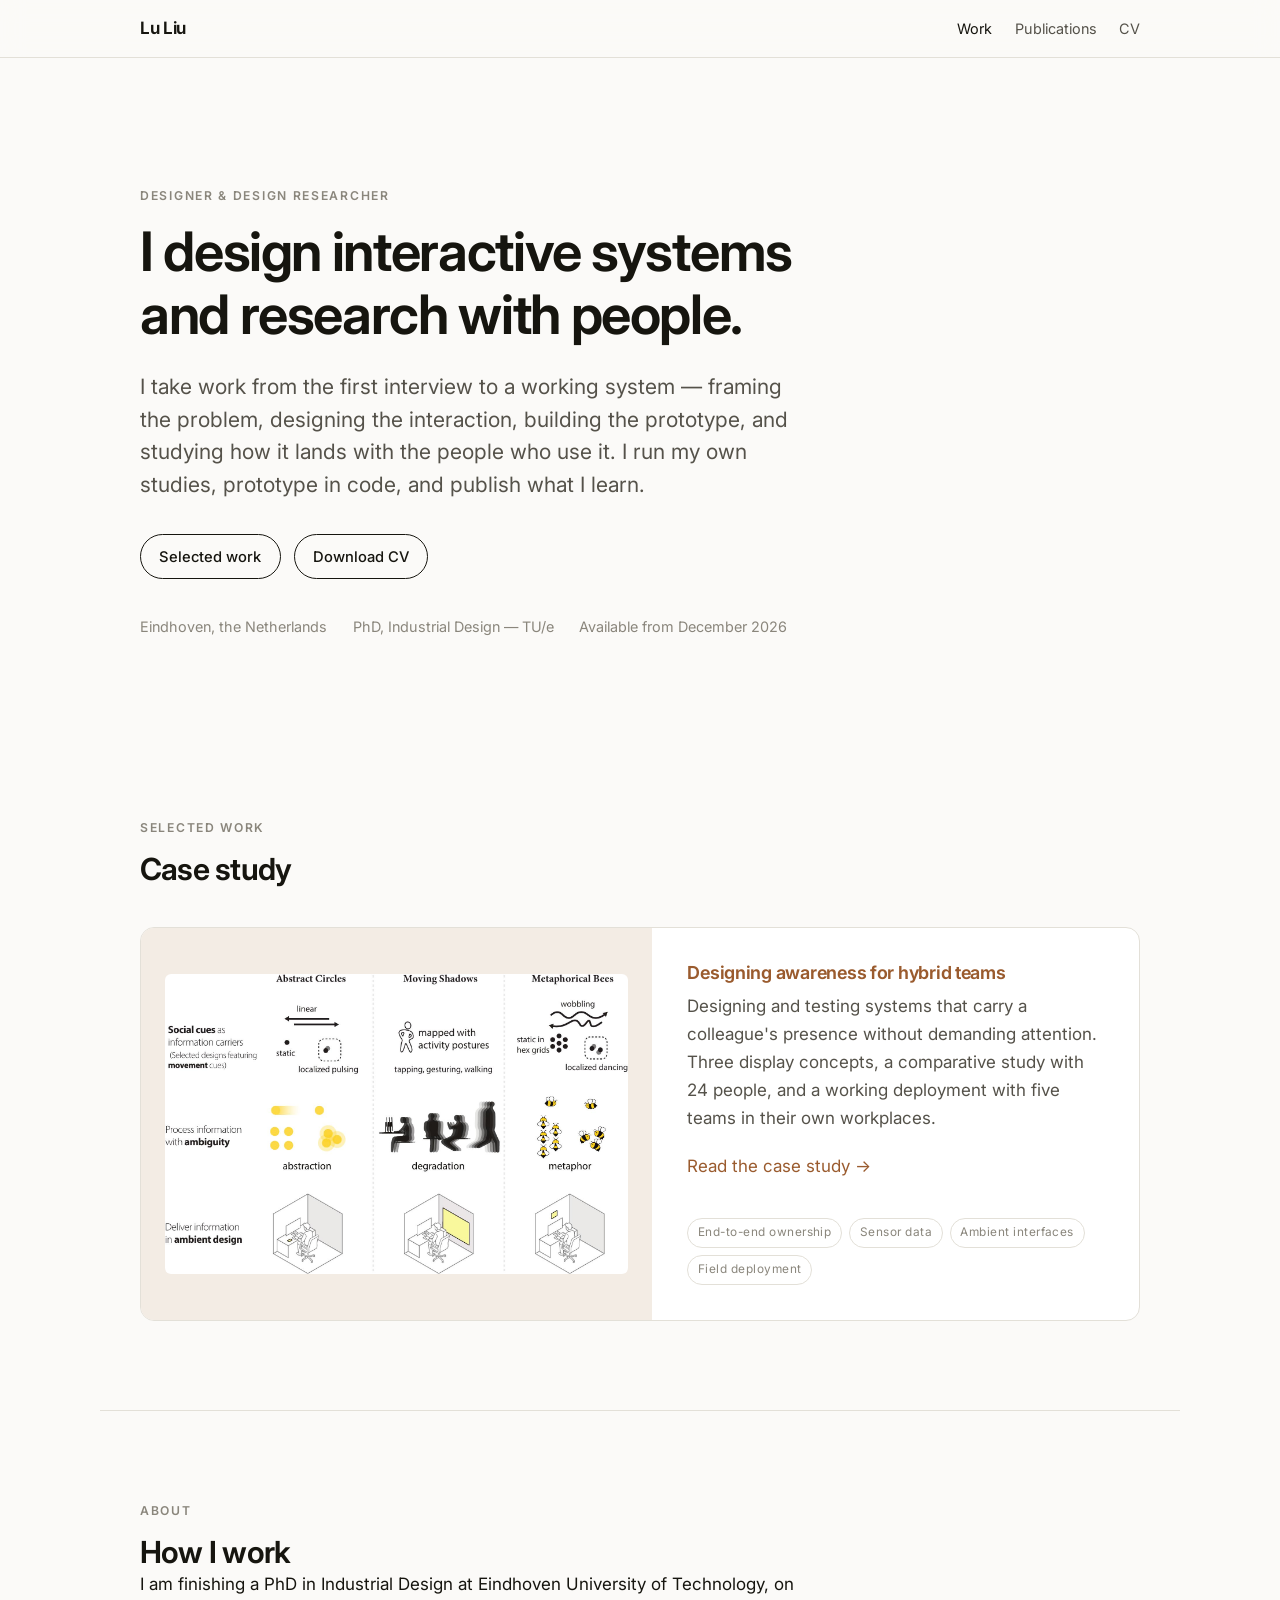
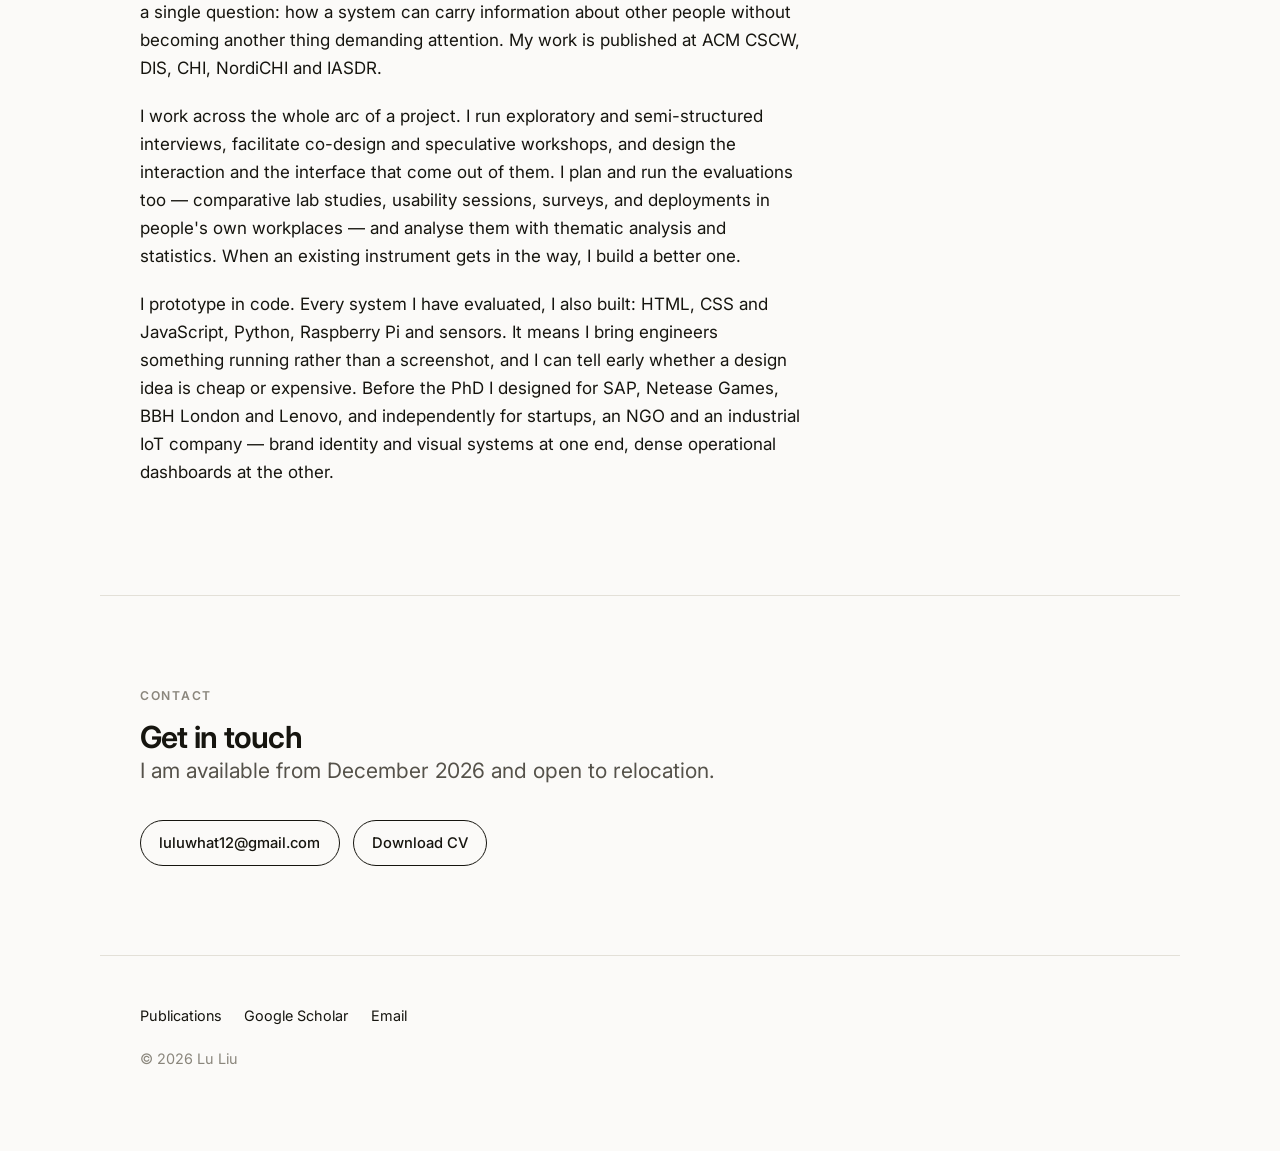
==== index.html @ 783fe6c9 "Add files via upload" ====
<!doctype html>
<html lang="en">
<head>
<meta charset="utf-8">
<meta name="viewport" content="width=device-width, initial-scale=1">
<title>Lu Liu — Designer &amp; Design Researcher</title>
<meta name="description" content="Lu Liu designs interactive systems and researches with people — from first interview to working prototype and deployment.">
<link rel="preconnect" href="https://fonts.googleapis.com">
<link rel="preconnect" href="https://fonts.gstatic.com" crossorigin>
<link href="https://fonts.googleapis.com/css2?family=Inter:wght@400;500;600;650&display=swap" rel="stylesheet">
<link rel="icon" href="favicon.svg" type="image/svg+xml">
<link rel="stylesheet" href="style.css">
</head>
<body>

<a class="skip" href="#main">Skip to content</a>

<nav class="nav">
  <div class="nav-in">
    <a class="nav-name" href="index.html">Lu Liu</a>
    <div class="nav-links">
      <a href="index.html" aria-current="page">Work</a>
      <a href="publications.html">Publications</a>
      <a href="files/cv.pdf">CV</a>
    </div>
  </div>
</nav>

<main id="main">

<header class="hero wrap">
  <p class="eyebrow">Designer &amp; design researcher</p>
  <h1>I design interactive systems and research with people.</h1>
  <p class="lede">
    I take work from the first interview to a working system — framing the problem,
    designing the interaction, building the prototype, and studying how it lands with
    the people who use it. I run my own studies, prototype in code, and publish what
    I learn.
  </p>
  <div class="btn-row">
    <a class="btn" href="#work">Selected work</a>
    <a class="btn" href="files/cv.pdf">Download CV</a>
  </div>
  <div class="meta-row">
    <span>Eindhoven, the Netherlands</span>
    <span>PhD, Industrial Design — TU/e</span>
    <span>Available from December 2026</span>
  </div>
</header>

<section id="work" class="wrap">
  <p class="eyebrow">Selected work</p>
  <h2>Case study</h2>

  <div class="work-list">

    <article class="card">
      <div class="card-media">
        <img src="img/designs.jpg" alt="Three information display concepts — Abstract Circles, Moving Shadows and Metaphorical Bees — mapped against social cues, ambiguity and ambient delivery.">
      </div>
      <div class="card-body">
        <h3><a href="awareness.html">Designing awareness for hybrid teams</a></h3>
        <p class="muted">
          Designing and testing systems that carry a colleague's presence without demanding
          attention. Three display concepts, a comparative study with 24 people, and a
          working deployment with five teams in their own workplaces.
        </p>
        <p><a href="awareness.html">Read the case study →</a></p>
        <div class="tags">
          <span class="tag">End-to-end ownership</span>
          <span class="tag">Sensor data</span>
          <span class="tag">Ambient interfaces</span>
          <span class="tag">Field deployment</span>
        </div>
      </div>
    </article>

  </div>
</section>

<section class="wrap">
  <div class="narrow">
    <p class="eyebrow">About</p>
    <h2>How I work</h2>
    <p>
      I am finishing a PhD in Industrial Design at Eindhoven University of Technology, on a
      single question: how a system can carry information about other people without becoming
      another thing demanding attention. My work is published at ACM CSCW, DIS, CHI, NordiCHI
      and IASDR.
    </p>
    <p>
      I work across the whole arc of a project. I run exploratory and semi-structured
      interviews, facilitate co-design and speculative workshops, and design the interaction
      and the interface that come out of them. I plan and run the evaluations too —
      comparative lab studies, usability sessions, surveys, and deployments in people's
      own workplaces — and analyse them with thematic analysis and statistics. When an
      existing instrument gets in the way, I build a better one.
    </p>
    <p>
      I prototype in code. Every system I have evaluated, I also built: HTML, CSS and
      JavaScript, Python, Raspberry Pi and sensors. It means I bring engineers something
      running rather than a screenshot, and I can tell early whether a design idea is cheap
      or expensive. Before the PhD I designed for SAP, Netease Games, BBH London and Lenovo,
      and independently for startups, an NGO and an industrial IoT company — brand identity
      and visual systems at one end, dense operational dashboards at the other.
    </p>
  </div>
</section>

<section class="wrap">
  <div class="narrow">
    <p class="eyebrow">Contact</p>
    <h2>Get in touch</h2>
    <p class="lede">
      I am available from December 2026 and open to relocation.
    </p>
    <div class="btn-row">
      <a class="btn" href="mailto:luluwhat12@gmail.com">luluwhat12@gmail.com</a>
      <a class="btn" href="files/cv.pdf">Download CV</a>
    </div>
  </div>
</section>

</main>

<footer class="wrap">
  <div class="foot-links">
    <a href="publications.html">Publications</a>
    <a href="https://scholar.google.com/citations?user=F97cdc4AAAAJ&hl=en">Google Scholar</a>
    <a href="mailto:luluwhat12@gmail.com">Email</a>
  </div>
  <p>© 2026 Lu Liu</p>
</footer>

</body>
</html>
---- style.css ----
/* ---------------------------------------------------------
   Lu Liu — portfolio
   Edit the tokens in :root to restyle the whole site.
--------------------------------------------------------- */

:root {
  --bg:        #fbfaf8;
  --surface:   #ffffff;
  --ink:       #16150f;
  --ink-soft:  #55524a;
  --ink-faint: #8a867c;
  --rule:      #e3e0d8;
  --accent:    #9a5b2e;
  --accent-bg: #f3ece4;

  --max: 1080px;
  --gap: clamp(3rem, 7vw, 6rem);

  --sans: "Inter", -apple-system, BlinkMacSystemFont, "Segoe UI", Helvetica, Arial, sans-serif;
}

@media (prefers-color-scheme: dark) {
  :root {
    --bg:        #14140f;
    --surface:   #1c1c16;
    --ink:       #f0eee7;
    --ink-soft:  #b3afa4;
    --ink-faint: #7d7a70;
    --rule:      #33322a;
    --accent:    #d99b62;
    --accent-bg: #26231c;
  }
}

* { box-sizing: border-box; }

html { scroll-behavior: smooth; }

body {
  margin: 0;
  background: var(--bg);
  color: var(--ink);
  font-family: var(--sans);
  font-size: 17px;
  line-height: 1.65;
  -webkit-font-smoothing: antialiased;
  font-feature-settings: "kern", "liga";
}

img { max-width: 100%; height: auto; display: block; }

a { color: var(--accent); text-decoration: none; }
a:hover { text-decoration: underline; text-underline-offset: 3px; }

.wrap { max-width: var(--max); margin: 0 auto; padding-inline: clamp(1.25rem, 5vw, 2.5rem); }
.narrow { max-width: 660px; }

/* ---------- nav ---------- */
.nav {
  position: sticky; top: 0; z-index: 20;
  background: color-mix(in srgb, var(--bg) 88%, transparent);
  backdrop-filter: saturate(160%) blur(12px);
  border-bottom: 1px solid var(--rule);
}
.nav-in {
  max-width: var(--max); margin: 0 auto;
  padding: 0.9rem clamp(1.25rem, 5vw, 2.5rem);
  display: flex; align-items: baseline; gap: 1.5rem;
}
.nav-name { font-weight: 650; letter-spacing: -0.02em; color: var(--ink); }
.nav-name:hover { text-decoration: none; }
.nav-links { margin-left: auto; display: flex; gap: 1.4rem; font-size: 0.9rem; }
.nav-links a { color: var(--ink-soft); }
.nav-links a:hover, .nav-links a[aria-current="page"] { color: var(--ink); }

/* ---------- type ---------- */
h1, h2, h3 { line-height: 1.15; letter-spacing: -0.025em; font-weight: 640; margin: 0; }
h1 { font-size: clamp(2.2rem, 5.5vw, 3.4rem); }
h2 { font-size: clamp(1.45rem, 3vw, 1.9rem); }
h3 { font-size: 1.12rem; letter-spacing: -0.015em; }

.eyebrow {
  font-size: 0.76rem; letter-spacing: 0.14em; text-transform: uppercase;
  color: var(--ink-faint); font-weight: 600; margin: 0 0 0.9rem;
}

.lede { font-size: clamp(1.1rem, 2.2vw, 1.32rem); line-height: 1.55; color: var(--ink-soft); }

p { margin: 0 0 1.15em; }
.muted { color: var(--ink-soft); }
.small { font-size: 0.9rem; }

section { padding-block: var(--gap); }
section + section { border-top: 1px solid var(--rule); }

/* ---------- hero ---------- */
.hero { padding-block: clamp(4rem, 11vw, 8rem) var(--gap); }
.hero h1 { max-width: 19ch; }
.hero .lede { max-width: 52ch; margin-top: 1.6rem; }

.meta-row {
  display: flex; flex-wrap: wrap; gap: 0.6rem 1.6rem;
  margin-top: 2.2rem; font-size: 0.9rem; color: var(--ink-faint);
}

/* ---------- work cards ---------- */
.work-list { display: grid; gap: 2.5rem; margin-top: 2.5rem; }

.card {
  display: grid; grid-template-columns: 1fr; gap: 1.4rem;
  background: var(--surface); border: 1px solid var(--rule);
  border-radius: 14px; overflow: hidden;
  transition: border-color .18s ease, transform .18s ease;
}
.card:hover { border-color: color-mix(in srgb, var(--accent) 45%, var(--rule)); }
@media (min-width: 760px) {
  .card { grid-template-columns: 1.05fr 1fr; align-items: stretch; gap: 0; }
}
.card-media { background: var(--accent-bg); display: flex; align-items: center; justify-content: center; padding: 1.5rem; }
.card-media img { border-radius: 6px; }
.card-body { padding: clamp(1.5rem, 3vw, 2.2rem); display: flex; flex-direction: column; }
.card-body h3 { margin-bottom: 0.5rem; }
.card-body .tags { margin-top: auto; padding-top: 1.2rem; }

.card.stub { opacity: 0.72; }
.card.stub .card-media { background: var(--rule); min-height: 140px; }

.tags { display: flex; flex-wrap: wrap; gap: 0.45rem; }
.tag {
  font-size: 0.74rem; letter-spacing: 0.04em; padding: 0.25rem 0.6rem;
  border: 1px solid var(--rule); border-radius: 999px; color: var(--ink-faint);
}

/* ---------- case study ---------- */
.case-head { padding-block: clamp(3rem, 8vw, 5.5rem) 2.5rem; }
.case-head h1 { max-width: 20ch; }
.case-facts {
  display: grid; gap: 1.2rem 2.5rem; margin-top: 2.5rem;
  grid-template-columns: repeat(auto-fit, minmax(150px, 1fr));
  padding-top: 1.8rem; border-top: 1px solid var(--rule);
}
.case-facts dt { font-size: 0.76rem; letter-spacing: 0.12em; text-transform: uppercase; color: var(--ink-faint); font-weight: 600; margin-bottom: 0.3rem; }
.case-facts dd { margin: 0; font-size: 0.95rem; }

.case-body {
  display: grid;
  grid-template-columns: 1fr min(660px, 100%) 1fr;
}
.case-body > * { grid-column: 2; }
.case-body > figure.wide { grid-column: 1 / -1; }
.case-body h2 { margin: 3.2rem 0 1rem; }
.case-body h3 { margin: 2.2rem 0 0.6rem; }
.case-body ul { padding-left: 1.15rem; margin: 0 0 1.15em; }
.case-body li { margin-bottom: 0.5em; }

figure { margin: 2.8rem 0; }

figure img { border: 1px solid var(--rule); border-radius: 8px; background: var(--surface); }
figcaption { margin-top: 0.7rem; font-size: 0.85rem; color: var(--ink-faint); line-height: 1.5; }

blockquote {
  margin: 2.2rem 0; padding: 1.3rem 1.5rem;
  background: var(--accent-bg); border-left: 3px solid var(--accent);
  border-radius: 0 8px 8px 0;
}
blockquote p:last-child { margin-bottom: 0; }

/* ---------- publications ---------- */
.pubs { margin-top: 2.5rem; display: grid; gap: 0; }
.pub { padding: 1.5rem 0; border-top: 1px solid var(--rule); display: grid; gap: 0.35rem; }
.pub:last-child { border-bottom: 1px solid var(--rule); }
.pub-title { font-weight: 600; color: var(--ink); }
.pub-venue { font-size: 0.9rem; color: var(--ink-soft); }
.pub-note { font-size: 0.85rem; color: var(--ink-faint); }

/* ---------- footer ---------- */
footer { border-top: 1px solid var(--rule); padding-block: 3rem 4rem; font-size: 0.9rem; color: var(--ink-faint); }
.foot-links { display: flex; flex-wrap: wrap; gap: 1.4rem; margin-bottom: 1.2rem; }
.foot-links a { color: var(--ink); }

/* ---------- utility ---------- */
.btn {
  display: inline-block; padding: 0.6rem 1.15rem; border: 1px solid var(--ink);
  border-radius: 999px; color: var(--ink); font-size: 0.92rem; font-weight: 500;
}
.btn:hover { background: var(--ink); color: var(--bg); text-decoration: none; }
.btn-row { display: flex; flex-wrap: wrap; gap: 0.8rem; margin-top: 2rem; }

.skip { position: absolute; left: -9999px; }
.skip:focus { left: 1rem; top: 1rem; background: var(--surface); padding: 0.6rem 1rem; z-index: 50; border-radius: 6px; }
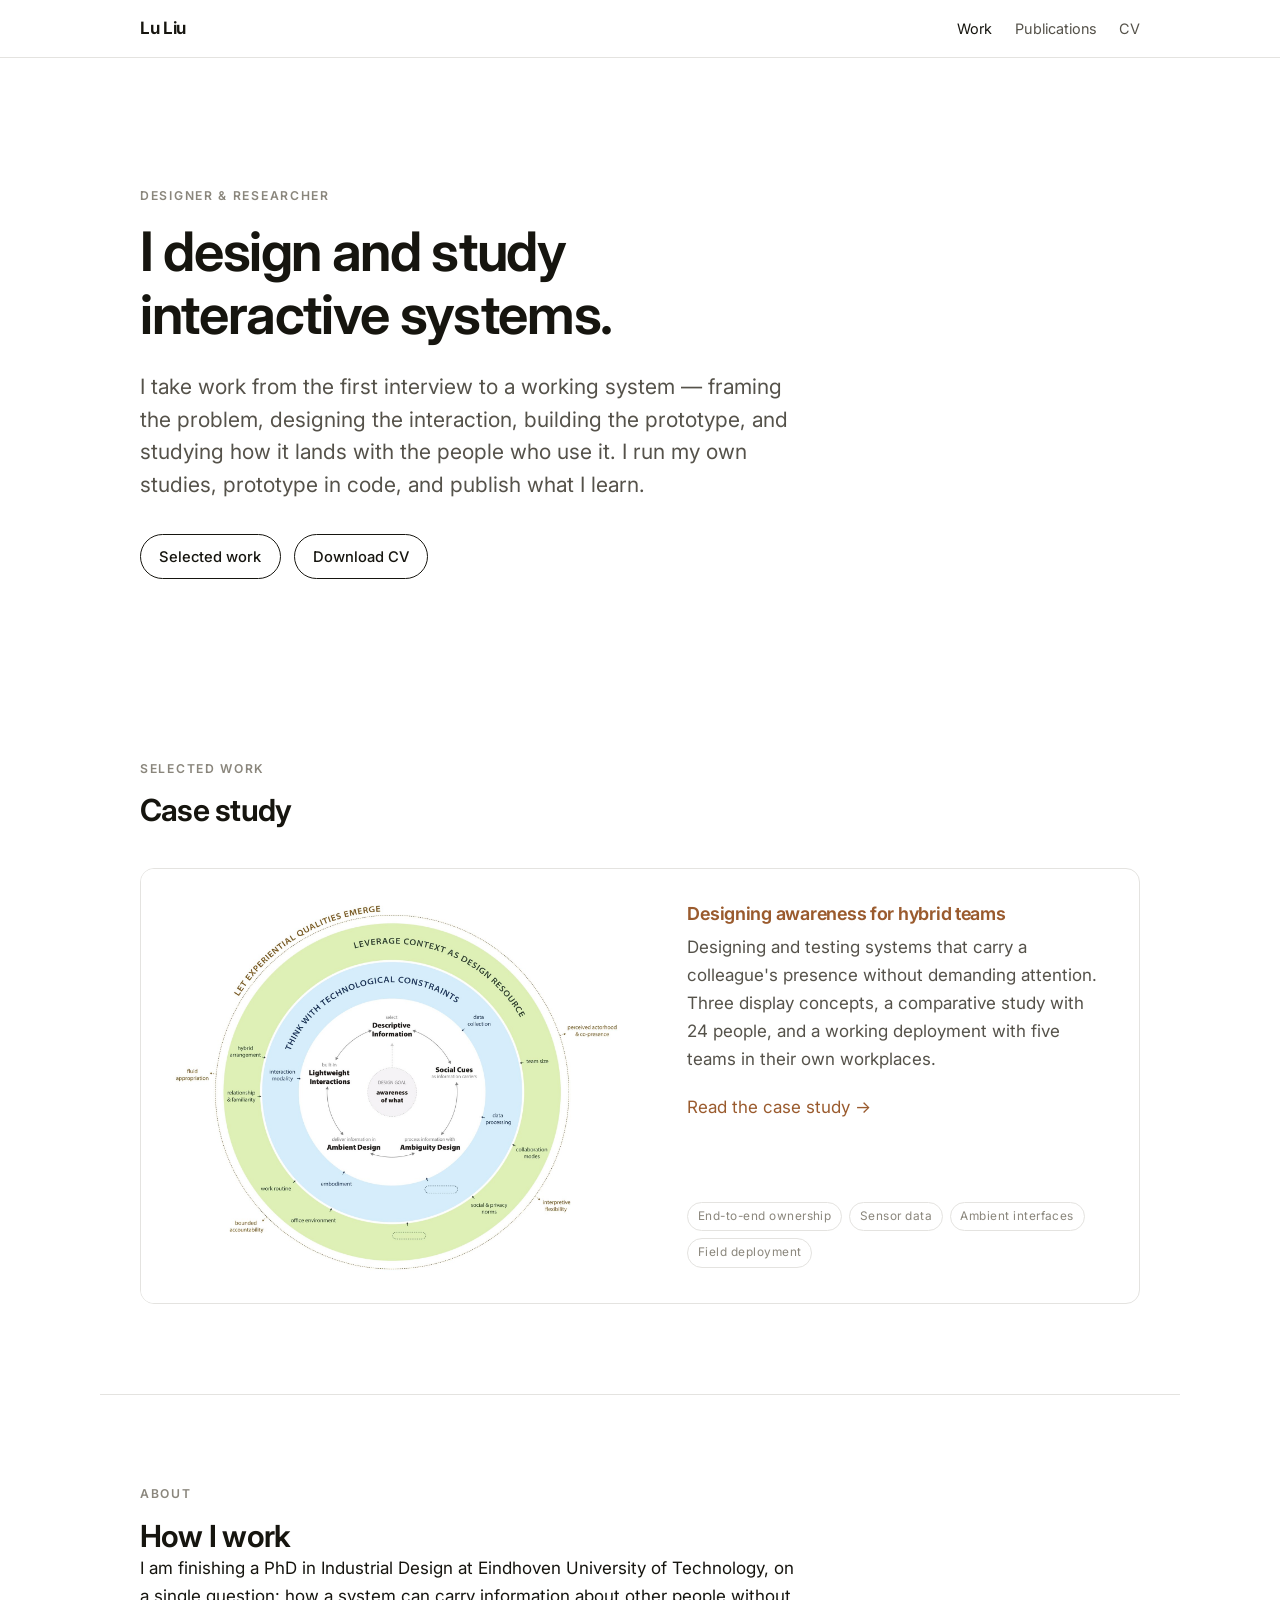
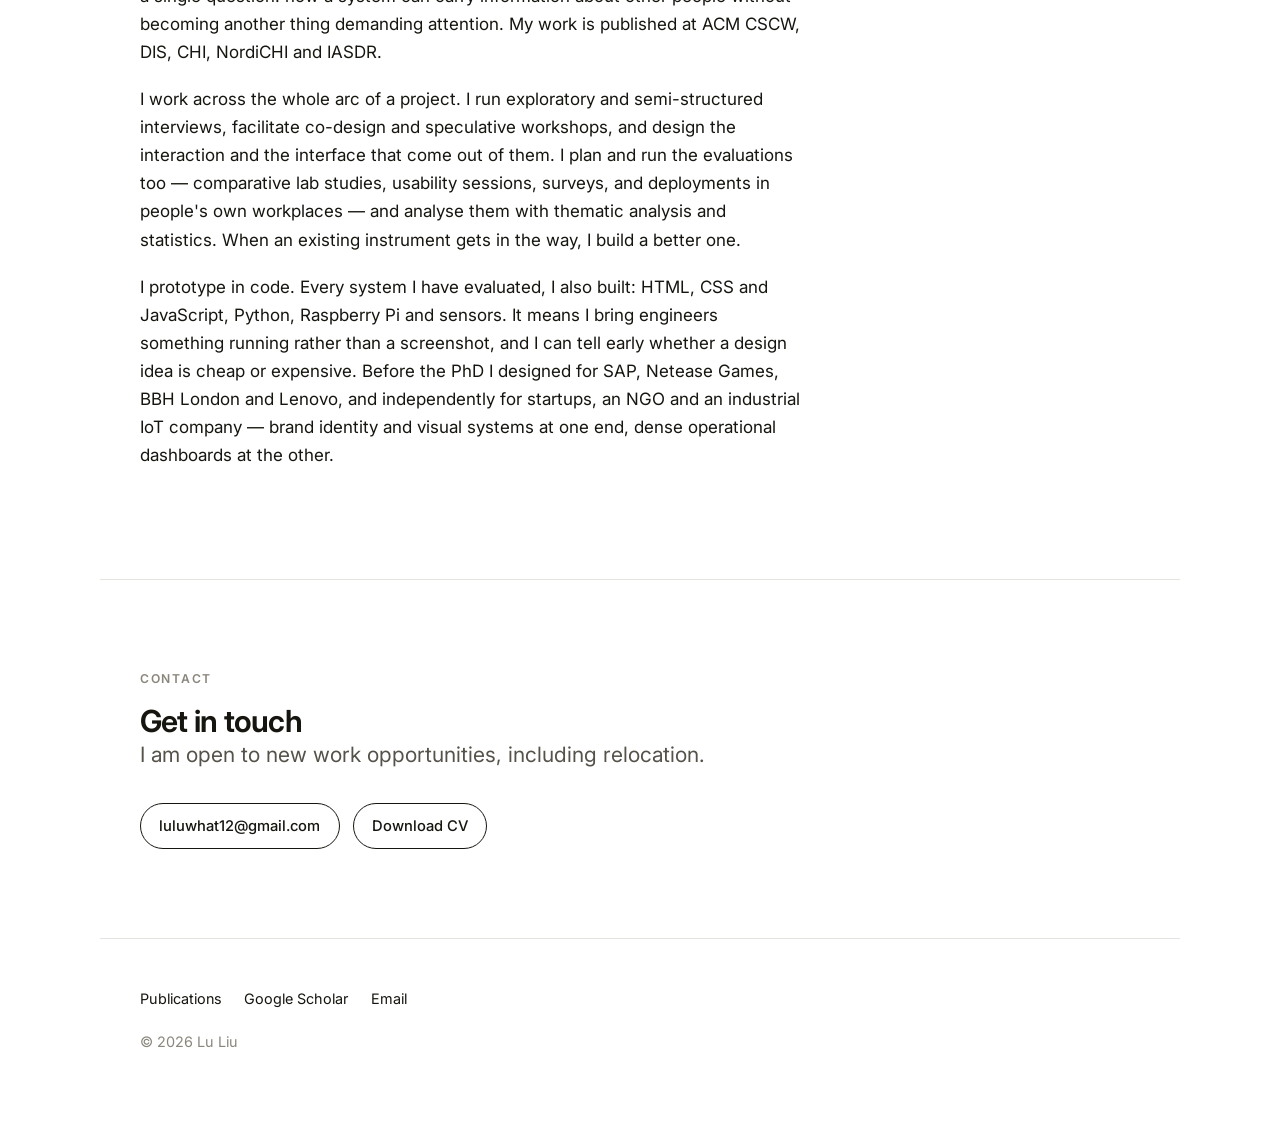
==== commit 0009ad8c: "Publish pending site edits from 25-26 Aug Updated index, awareness case study, publications and styl" ====
--- a/index.html
+++ b/index.html
@@ -3,8 +3,8 @@
 <head>
 <meta charset="utf-8">
 <meta name="viewport" content="width=device-width, initial-scale=1">
-<title>Lu Liu — Designer &amp; Design Researcher</title>
-<meta name="description" content="Lu Liu designs interactive systems and researches with people — from first interview to working prototype and deployment.">
+<title>Lu Liu — Designer &amp; Researcher</title>
+<meta name="description" content="Lu Liu designs and studies interactive systems — from first interview to working prototype and deployment.">
 <link rel="preconnect" href="https://fonts.googleapis.com">
 <link rel="preconnect" href="https://fonts.gstatic.com" crossorigin>
 <link href="https://fonts.googleapis.com/css2?family=Inter:wght@400;500;600;650&display=swap" rel="stylesheet">
@@ -19,7 +19,7 @@
   <div class="nav-in">
     <a class="nav-name" href="index.html">Lu Liu</a>
     <div class="nav-links">
-      <a href="index.html" aria-current="page">Work</a>
+      <a href="#work" aria-current="page">Work</a>
       <a href="publications.html">Publications</a>
       <a href="files/cv.pdf">CV</a>
     </div>
@@ -29,8 +29,8 @@
 <main id="main">
 
 <header class="hero wrap">
-  <p class="eyebrow">Designer &amp; design researcher</p>
-  <h1>I design interactive systems and research with people.</h1>
+  <p class="eyebrow">Designer &amp; Researcher</p>
+  <h1>I design and study interactive systems.</h1>
   <p class="lede">
     I take work from the first interview to a working system — framing the problem,
     designing the interaction, building the prototype, and studying how it lands with
@@ -41,11 +41,6 @@
     <a class="btn" href="#work">Selected work</a>
     <a class="btn" href="files/cv.pdf">Download CV</a>
   </div>
-  <div class="meta-row">
-    <span>Eindhoven, the Netherlands</span>
-    <span>PhD, Industrial Design — TU/e</span>
-    <span>Available from December 2026</span>
-  </div>
 </header>
 
 <section id="work" class="wrap">
@@ -55,8 +50,8 @@
   <div class="work-list">
 
     <article class="card">
-      <div class="card-media">
-        <img src="img/designs.jpg" alt="Three information display concepts — Abstract Circles, Moving Shadows and Metaphorical Bees — mapped against social cues, ambiguity and ambient delivery.">
+      <div class="card-media diagram">
+        <img src="img/design-approach.jpg" alt="A concentric diagram of the design approach: four design aspects — descriptive information, social cues, ambiguity design and ambient design — circle a central design goal, ringed by technological constraints and contextual factors, with experiential qualities on the outer ring.">
       </div>
       <div class="card-body">
         <h3><a href="awareness.html">Designing awareness for hybrid teams</a></h3>
@@ -112,7 +107,7 @@
     <p class="eyebrow">Contact</p>
     <h2>Get in touch</h2>
     <p class="lede">
-      I am available from December 2026 and open to relocation.
+      I am open to new work opportunities, including relocation.
     </p>
     <div class="btn-row">
       <a class="btn" href="mailto:luluwhat12@gmail.com">luluwhat12@gmail.com</a>
--- a/style.css
+++ b/style.css
@@ -4,14 +4,14 @@
 --------------------------------------------------------- */
 
 :root {
-  --bg:        #fbfaf8;
+  --bg:        #ffffff;
   --surface:   #ffffff;
   --ink:       #16150f;
   --ink-soft:  #55524a;
   --ink-faint: #8a867c;
-  --rule:      #e3e0d8;
+  --rule:      #e4e3e0;
   --accent:    #9a5b2e;
-  --accent-bg: #f3ece4;
+  --accent-bg: #f5f5f3;
 
   --max: 1080px;
   --gap: clamp(3rem, 7vw, 6rem);
@@ -36,6 +36,10 @@
 
 html { scroll-behavior: smooth; }
 
+/* anchor targets clear the sticky nav */
+:target, section[id], main[id] { scroll-margin-top: 4.5rem; }
+
+
 body {
   margin: 0;
   background: var(--bg);
@@ -117,6 +121,7 @@
   .card { grid-template-columns: 1.05fr 1fr; align-items: stretch; gap: 0; }
 }
 .card-media { background: var(--accent-bg); display: flex; align-items: center; justify-content: center; padding: 1.5rem; }
+.card-media.diagram { background: #fff; padding: clamp(1.25rem, 3vw, 2rem); }
 .card-media img { border-radius: 6px; }
 .card-body { padding: clamp(1.5rem, 3vw, 2.2rem); display: flex; flex-direction: column; }
 .card-body h3 { margin-bottom: 0.5rem; }
@@ -153,9 +158,41 @@
 .case-body ul { padding-left: 1.15rem; margin: 0 0 1.15em; }
 .case-body li { margin-bottom: 0.5em; }
 
+/* --- case study: the four studies --- */
+.study-nav { margin: 2.4rem 0 1rem; border-top: 1px solid var(--rule); }
+.study-nav a {
+  display: grid; grid-template-columns: 2.6rem 1fr; gap: 0.2rem;
+  padding: 0.95rem 0; border-bottom: 1px solid var(--rule); color: var(--ink);
+}
+.study-nav a:hover { text-decoration: none; color: var(--accent); }
+.study-nav .n { font-size: 0.82rem; color: var(--ink-faint); font-variant-numeric: tabular-nums; padding-top: 0.15rem; }
+.study-nav a:hover .n { color: var(--accent); }
+.study-nav .t { font-weight: 500; }
+.study-nav .d { display: block; font-weight: 400; font-size: 0.9rem; color: var(--ink-faint); margin-top: 0.15rem; }
+
+.study-head { margin: 4.2rem 0 1.4rem; padding-top: 2.4rem; border-top: 1px solid var(--rule); }
+.study-head h2 { margin: 0 0 0.9rem; }
+.study-num {
+  font-size: 0.76rem; letter-spacing: 0.14em; text-transform: uppercase;
+  color: var(--accent); font-weight: 600; margin: 0 0 0.7rem;
+}
+.study-meta {
+  display: flex; flex-wrap: wrap; gap: 0.3rem 1.3rem;
+  font-size: 0.86rem; color: var(--ink-faint); margin: 0;
+}
+.study-meta span + span::before { content: "· "; margin-right: 0.4rem; }
+
+.answer-head { margin-top: 4.6rem !important; padding-top: 2.6rem; border-top: 2px solid var(--ink); }
+.answer-head + .lede { margin-bottom: 1.6rem; }
+
+
 figure { margin: 2.8rem 0; }
 
-figure img { border: 1px solid var(--rule); border-radius: 8px; background: var(--surface); }
+/* no border: on the white page the art should run straight into the page */
+figure img { border-radius: 8px; background: var(--surface); }
+/* figures exported on a white page: keep the white plate and give the art room to breathe,
+   so they read as a plate rather than a glowing slab in dark mode */
+figure.diagram img { background: #fff; padding: clamp(1rem, 2.6vw, 2rem); }
 figcaption { margin-top: 0.7rem; font-size: 0.85rem; color: var(--ink-faint); line-height: 1.5; }
 
 blockquote {
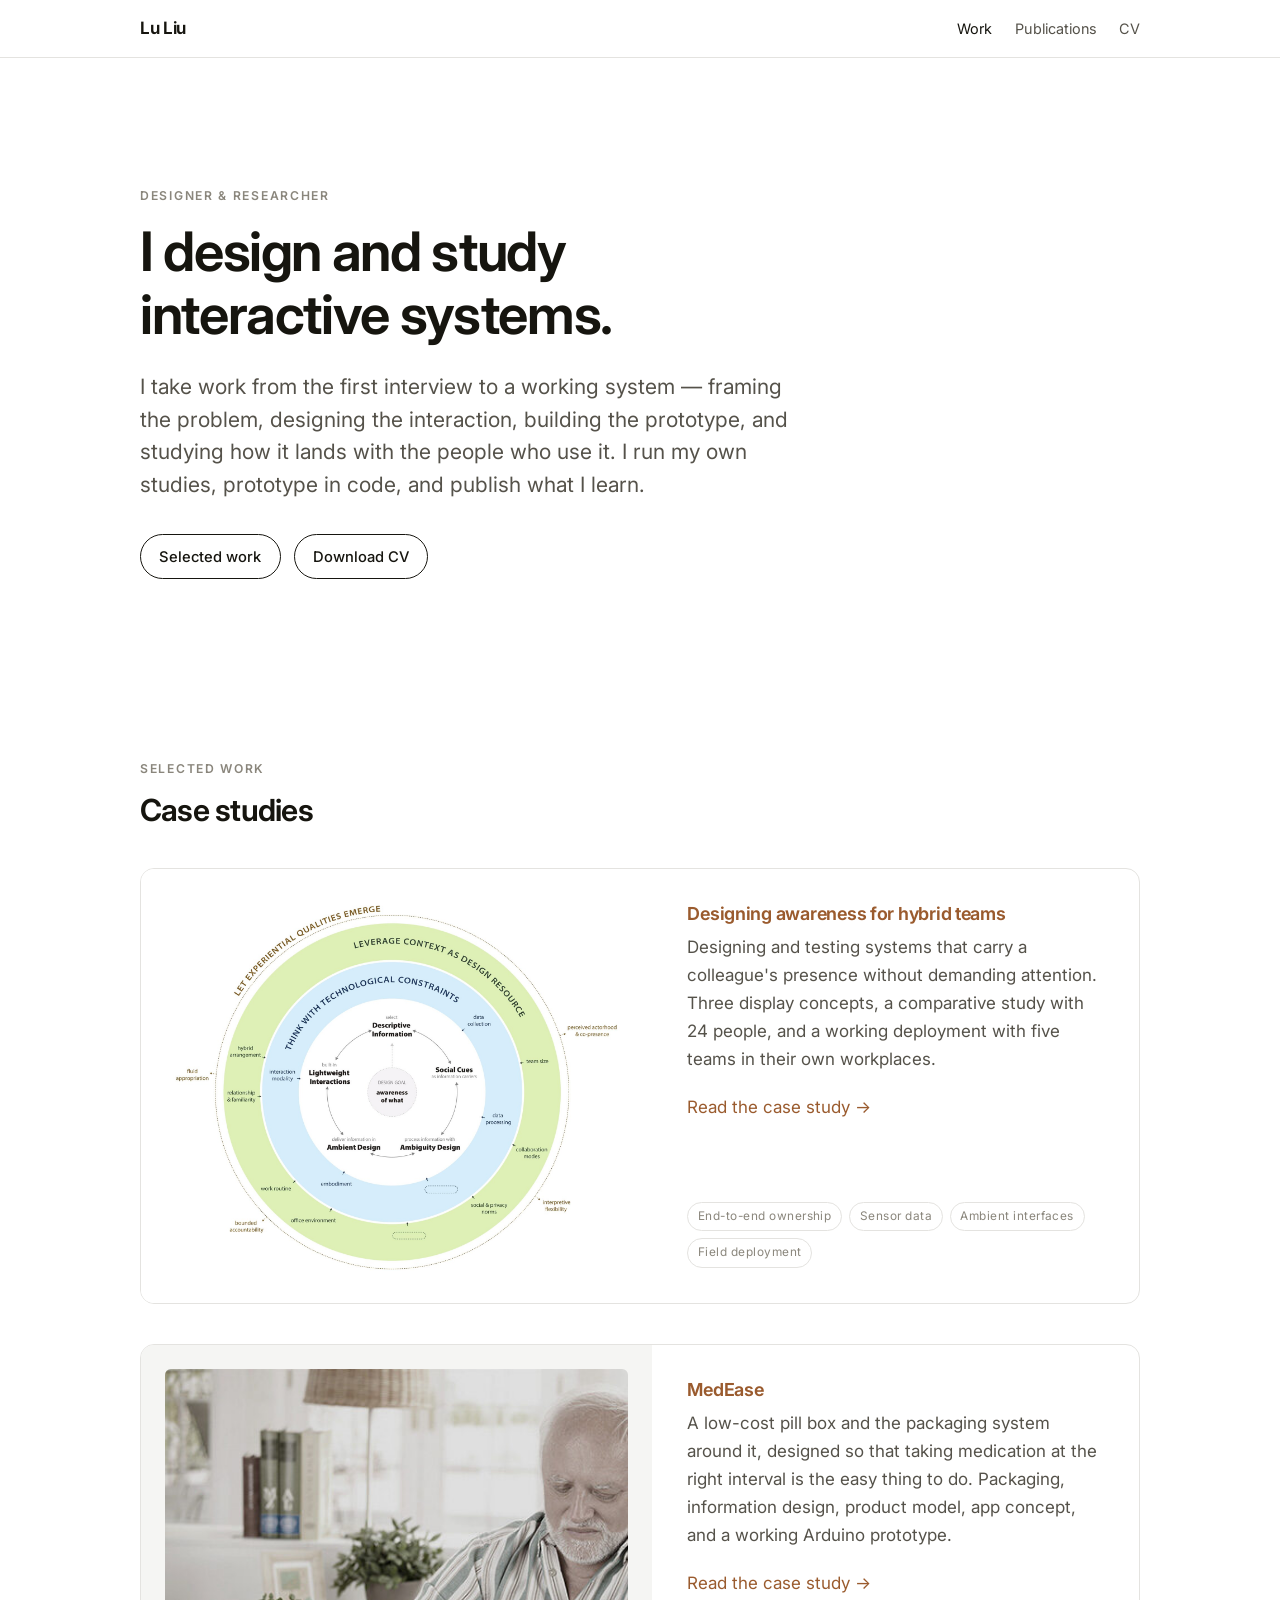
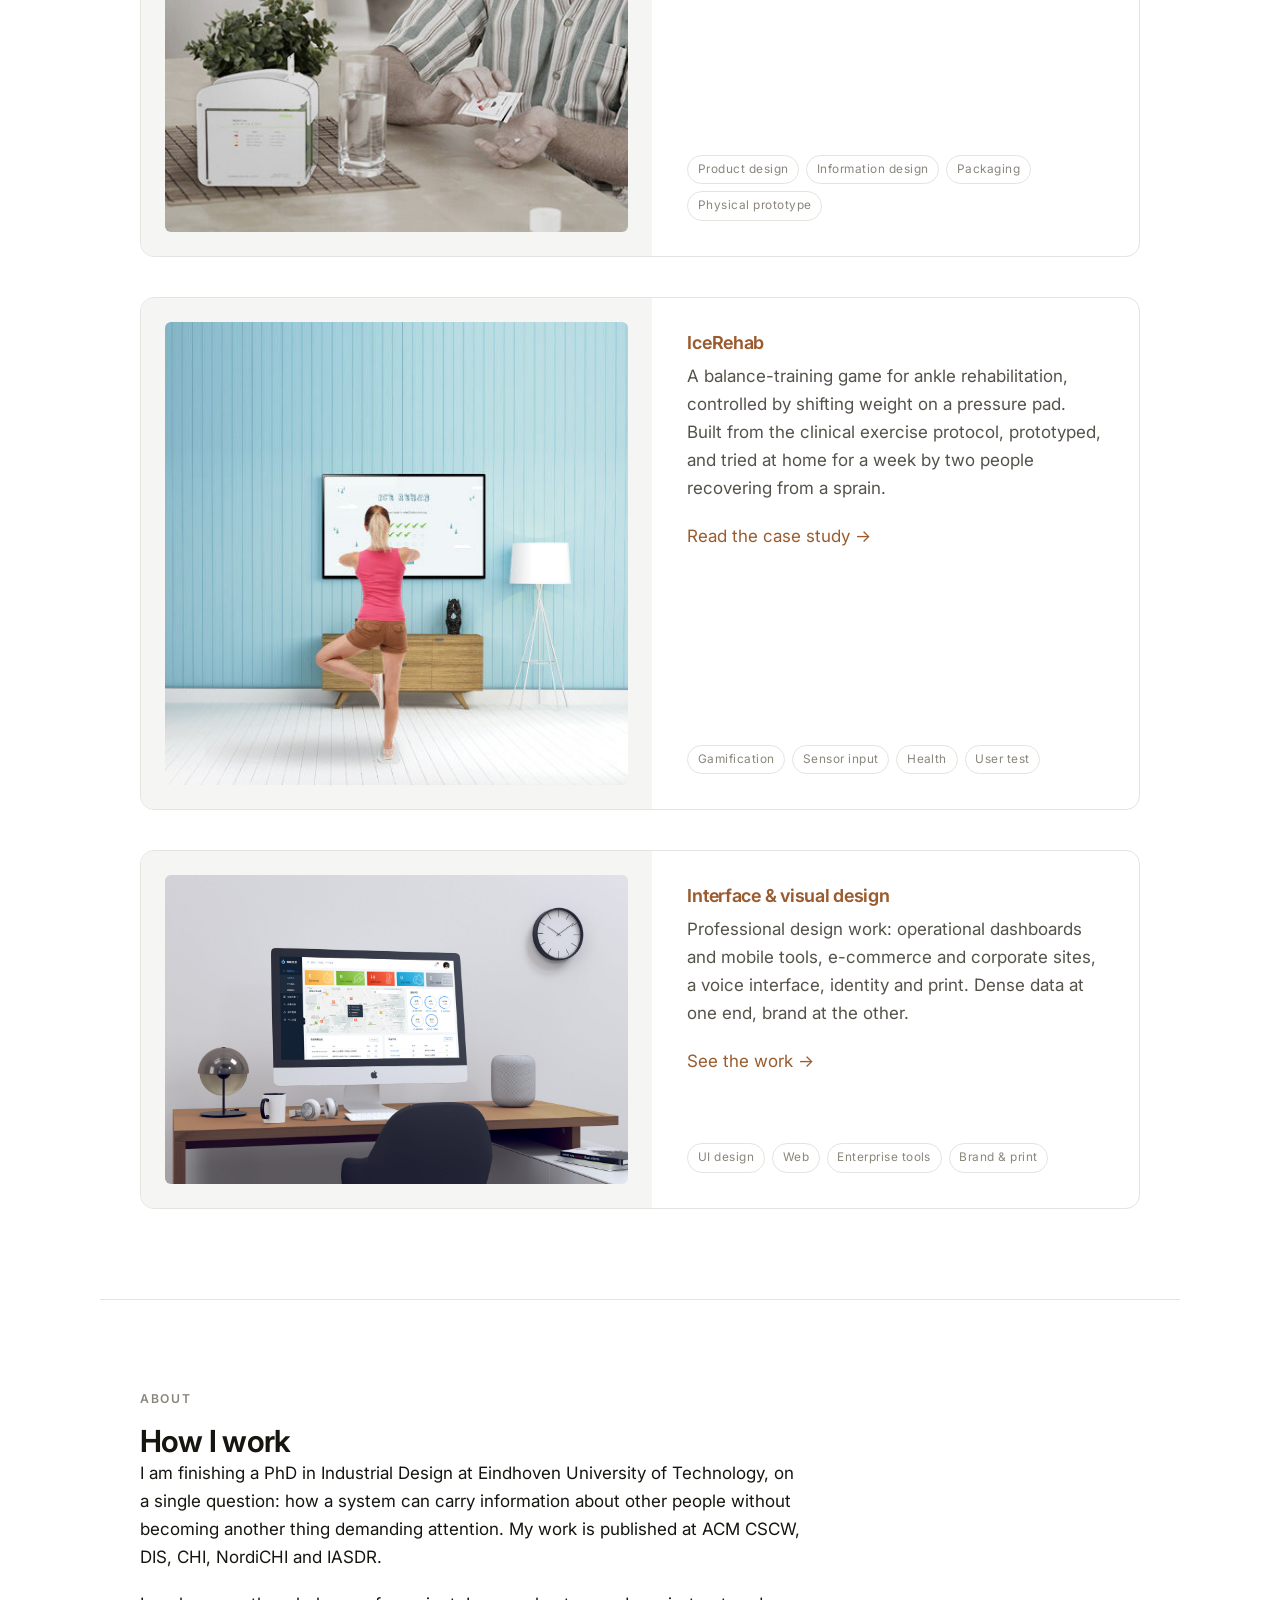
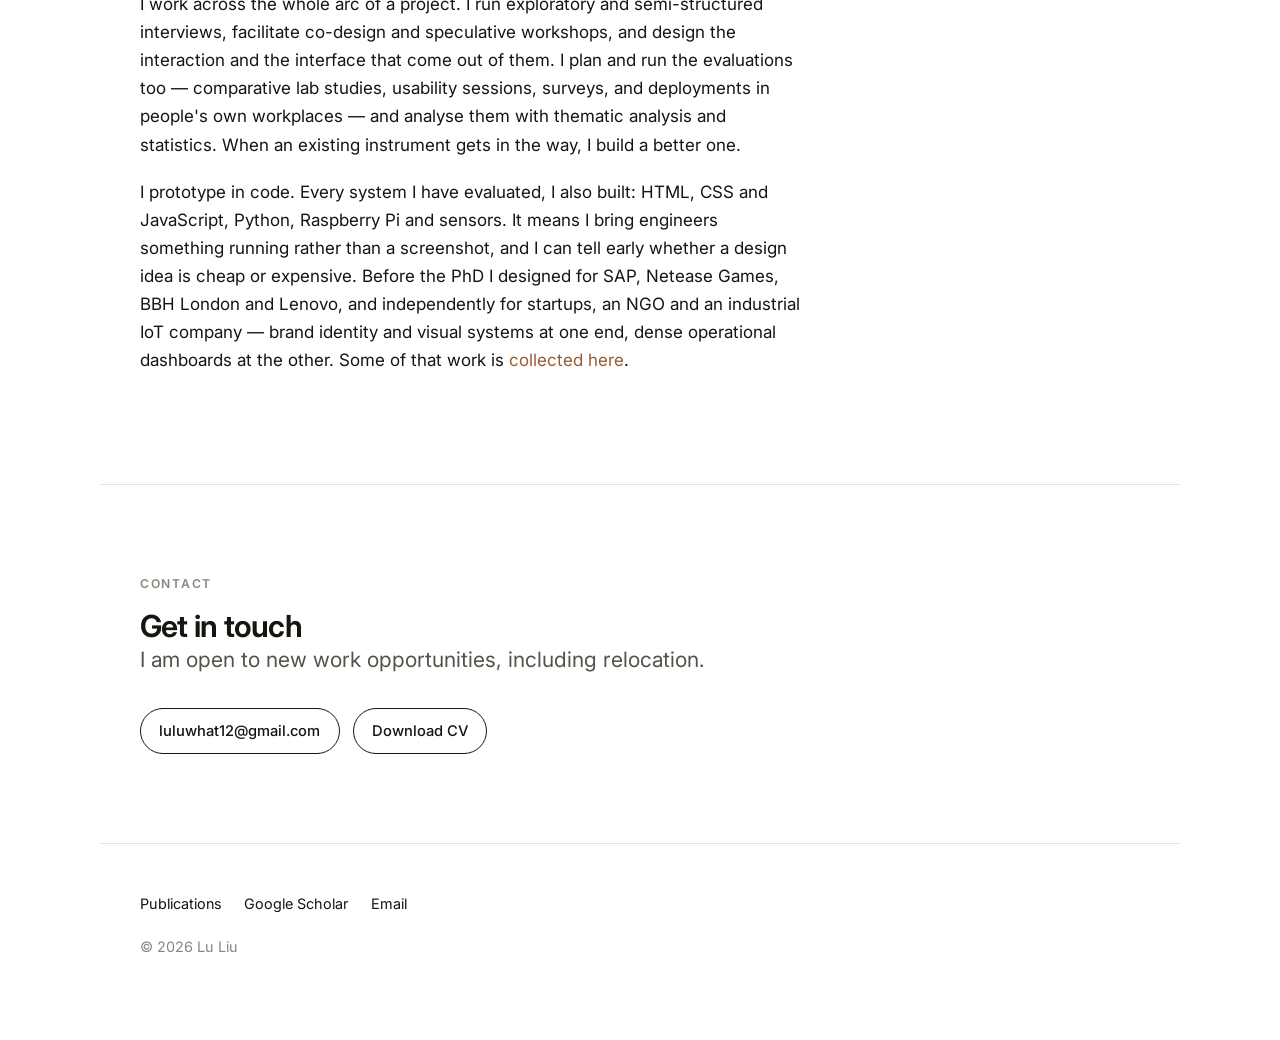
==== commit 368a132d: "Add MedEase and IceRehab case studies and a design-work gallery Ported the two product projects from" ====
--- a/index.html
+++ b/index.html
@@ -45,7 +45,7 @@
 
 <section id="work" class="wrap">
   <p class="eyebrow">Selected work</p>
-  <h2>Case study</h2>
+  <h2>Case studies</h2>
 
   <div class="work-list">
 
@@ -66,6 +66,69 @@
           <span class="tag">Sensor data</span>
           <span class="tag">Ambient interfaces</span>
           <span class="tag">Field deployment</span>
+        </div>
+      </div>
+    </article>
+
+    <article class="card">
+      <div class="card-media">
+        <img src="img/medease/thumbnail.jpg" alt="An older man at a kitchen table taking a pill from a sachet, with the MedEase box beside him.">
+      </div>
+      <div class="card-body">
+        <h3><a href="medease.html">MedEase</a></h3>
+        <p class="muted">
+          A low-cost pill box and the packaging system around it, designed so that taking
+          medication at the right interval is the easy thing to do. Packaging, information
+          design, product model, app concept, and a working Arduino prototype.
+        </p>
+        <p><a href="medease.html">Read the case study →</a></p>
+        <div class="tags">
+          <span class="tag">Product design</span>
+          <span class="tag">Information design</span>
+          <span class="tag">Packaging</span>
+          <span class="tag">Physical prototype</span>
+        </div>
+      </div>
+    </article>
+
+    <article class="card">
+      <div class="card-media">
+        <img src="img/icerehab/thumbnail.jpg" alt="A person balancing on one leg in a living room, in front of a screen running the IceRehab balance game.">
+      </div>
+      <div class="card-body">
+        <h3><a href="icerehab.html">IceRehab</a></h3>
+        <p class="muted">
+          A balance-training game for ankle rehabilitation, controlled by shifting weight
+          on a pressure pad. Built from the clinical exercise protocol, prototyped, and
+          tried at home for a week by two people recovering from a sprain.
+        </p>
+        <p><a href="icerehab.html">Read the case study →</a></p>
+        <div class="tags">
+          <span class="tag">Gamification</span>
+          <span class="tag">Sensor input</span>
+          <span class="tag">Health</span>
+          <span class="tag">User test</span>
+        </div>
+      </div>
+    </article>
+
+    <article class="card">
+      <div class="card-media">
+        <img src="img/uiux/iot-mockup.jpg" alt="A sensor monitoring dashboard shown on a desktop monitor in an office.">
+      </div>
+      <div class="card-body">
+        <h3><a href="design-work.html">Interface &amp; visual design</a></h3>
+        <p class="muted">
+          Professional design work: operational dashboards and mobile tools, e-commerce and
+          corporate sites, a voice interface, identity and print. Dense data at one end,
+          brand at the other.
+        </p>
+        <p><a href="design-work.html">See the work →</a></p>
+        <div class="tags">
+          <span class="tag">UI design</span>
+          <span class="tag">Web</span>
+          <span class="tag">Enterprise tools</span>
+          <span class="tag">Brand &amp; print</span>
         </div>
       </div>
     </article>
@@ -97,7 +160,8 @@
       running rather than a screenshot, and I can tell early whether a design idea is cheap
       or expensive. Before the PhD I designed for SAP, Netease Games, BBH London and Lenovo,
       and independently for startups, an NGO and an industrial IoT company — brand identity
-      and visual systems at one end, dense operational dashboards at the other.
+      and visual systems at one end, dense operational dashboards at the other. Some of that
+      work is <a href="design-work.html">collected here</a>.
     </p>
   </div>
 </section>
--- a/style.css
+++ b/style.css
@@ -225,3 +225,63 @@
 
 .skip { position: absolute; left: -9999px; }
 .skip:focus { left: 1rem; top: 1rem; background: var(--surface); padding: 0.6rem 1rem; z-index: 50; border-radius: 6px; }
+
+/* ---------- image grids ---------- */
+.grid2, .grid3, .grid4 { display: grid; gap: 1rem; margin: 2.8rem 0; align-items: start; }
+.grid2 { grid-template-columns: 1fr; }
+.grid3, .grid4 { grid-template-columns: 1fr 1fr; }
+@media (min-width: 620px) { .grid2 { grid-template-columns: 1fr 1fr; } }
+@media (min-width: 720px) {
+  .grid3 { grid-template-columns: repeat(3, 1fr); }
+  .grid4 { grid-template-columns: repeat(4, 1fr); }
+}
+.grid2 > figure, .grid3 > figure, .grid4 > figure { margin: 0; }
+.grid2 img, .grid3 img, .grid4 img { width: 100%; }
+
+/* uniform-height row: letterbox mixed aspect ratios so captions line up */
+.grid-even .shot > a, .grid-even > figure > img { height: clamp(220px, 26vw, 360px); }
+.grid-even .shot > a { display: flex; align-items: center; justify-content: center; }
+.grid-even img { width: auto; max-width: 100%; max-height: 100%; object-fit: contain; }
+.case-body .grid2, .case-body .grid3, .case-body .grid4 { grid-column: 1 / -1; }
+
+img.round { border-radius: 999px; aspect-ratio: 1; object-fit: cover; }
+
+/* ---------- video ---------- */
+video { width: 100%; height: auto; display: block; border-radius: 8px; background: #000; }
+
+.next-case {
+  margin-top: 3.5rem; padding-top: 1.6rem; border-top: 1px solid var(--rule);
+  font-weight: 500;
+}
+
+/* ---------- screenshot plates (design work) ---------- */
+.shot { margin: 0; }
+.shot > a, .shot > .plate {
+  display: block; position: relative; overflow: hidden;
+  border: 1px solid var(--rule); border-radius: 10px; background: #fff;
+}
+.shot > a:hover { border-color: color-mix(in srgb, var(--accent) 50%, var(--rule)); text-decoration: none; }
+.shot.tall > a { max-height: 480px; }
+.shot.tall > a::after {
+  content: ""; position: absolute; inset: auto 0 0 0; height: 88px;
+  background: linear-gradient(to bottom, rgba(255,255,255,0), #fff);
+  pointer-events: none;
+}
+.shot img { border-radius: 0; }
+.shot figcaption { margin-top: 0.55rem; }
+.shot-note { font-size: 0.8rem; color: var(--ink-faint); margin-top: 0.35rem; }
+
+/* ---------- design-work page ---------- */
+.proj { padding-block: var(--gap); }
+.proj + .proj { border-top: 1px solid var(--rule); }
+.proj-head { max-width: 660px; margin-bottom: 2.2rem; }
+.proj-head h2 { margin-bottom: 0.8rem; }
+.proj-head .tags { margin-top: 1.2rem; }
+.proj-kind {
+  font-size: 0.76rem; letter-spacing: 0.14em; text-transform: uppercase;
+  color: var(--accent); font-weight: 600; margin: 0 0 0.7rem;
+}
+.marks { display: grid; gap: 1.4rem; grid-template-columns: repeat(auto-fit, minmax(190px, 1fr)); margin: 2.4rem 0 0; }
+.marks figure { margin: 0; }
+.marks img { background: #fff; border: 1px solid var(--rule); border-radius: 10px; padding: 1.4rem;
+  height: clamp(150px, 18vw, 210px); width: 100%; object-fit: contain; }
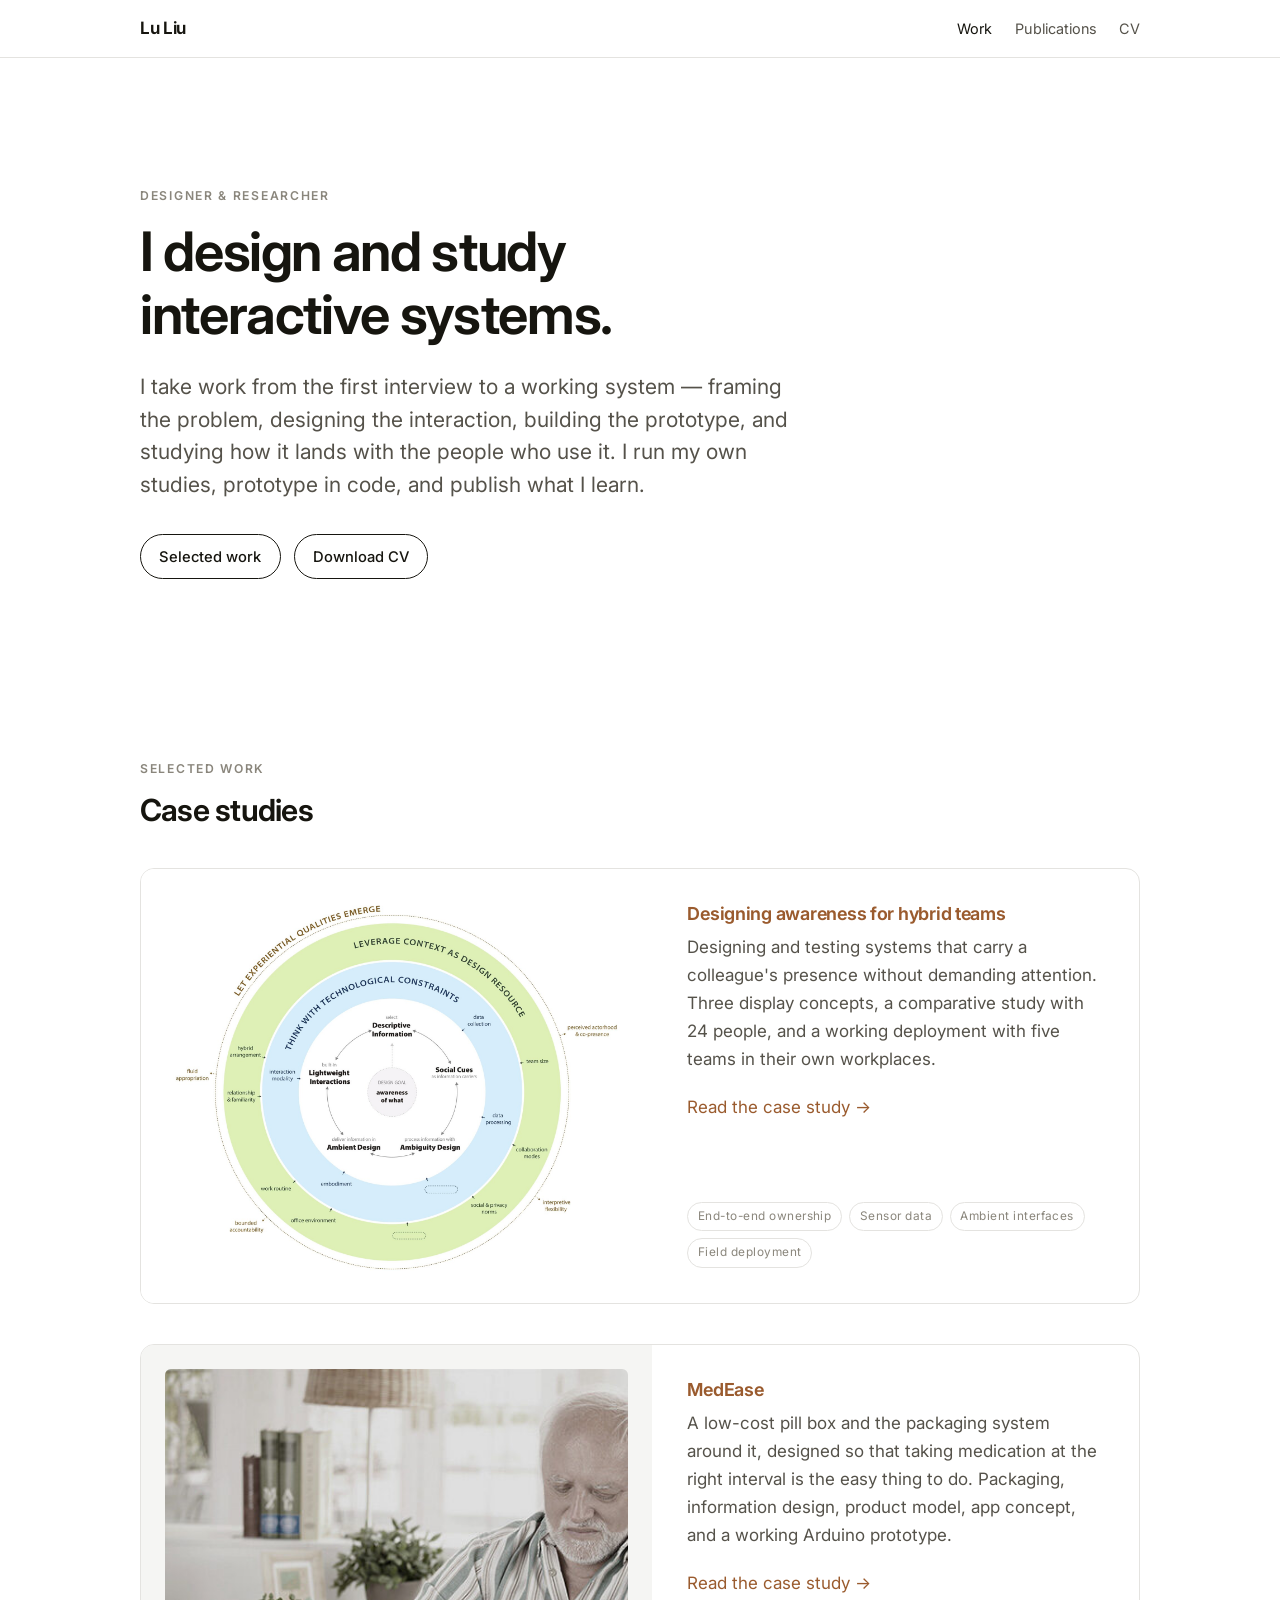
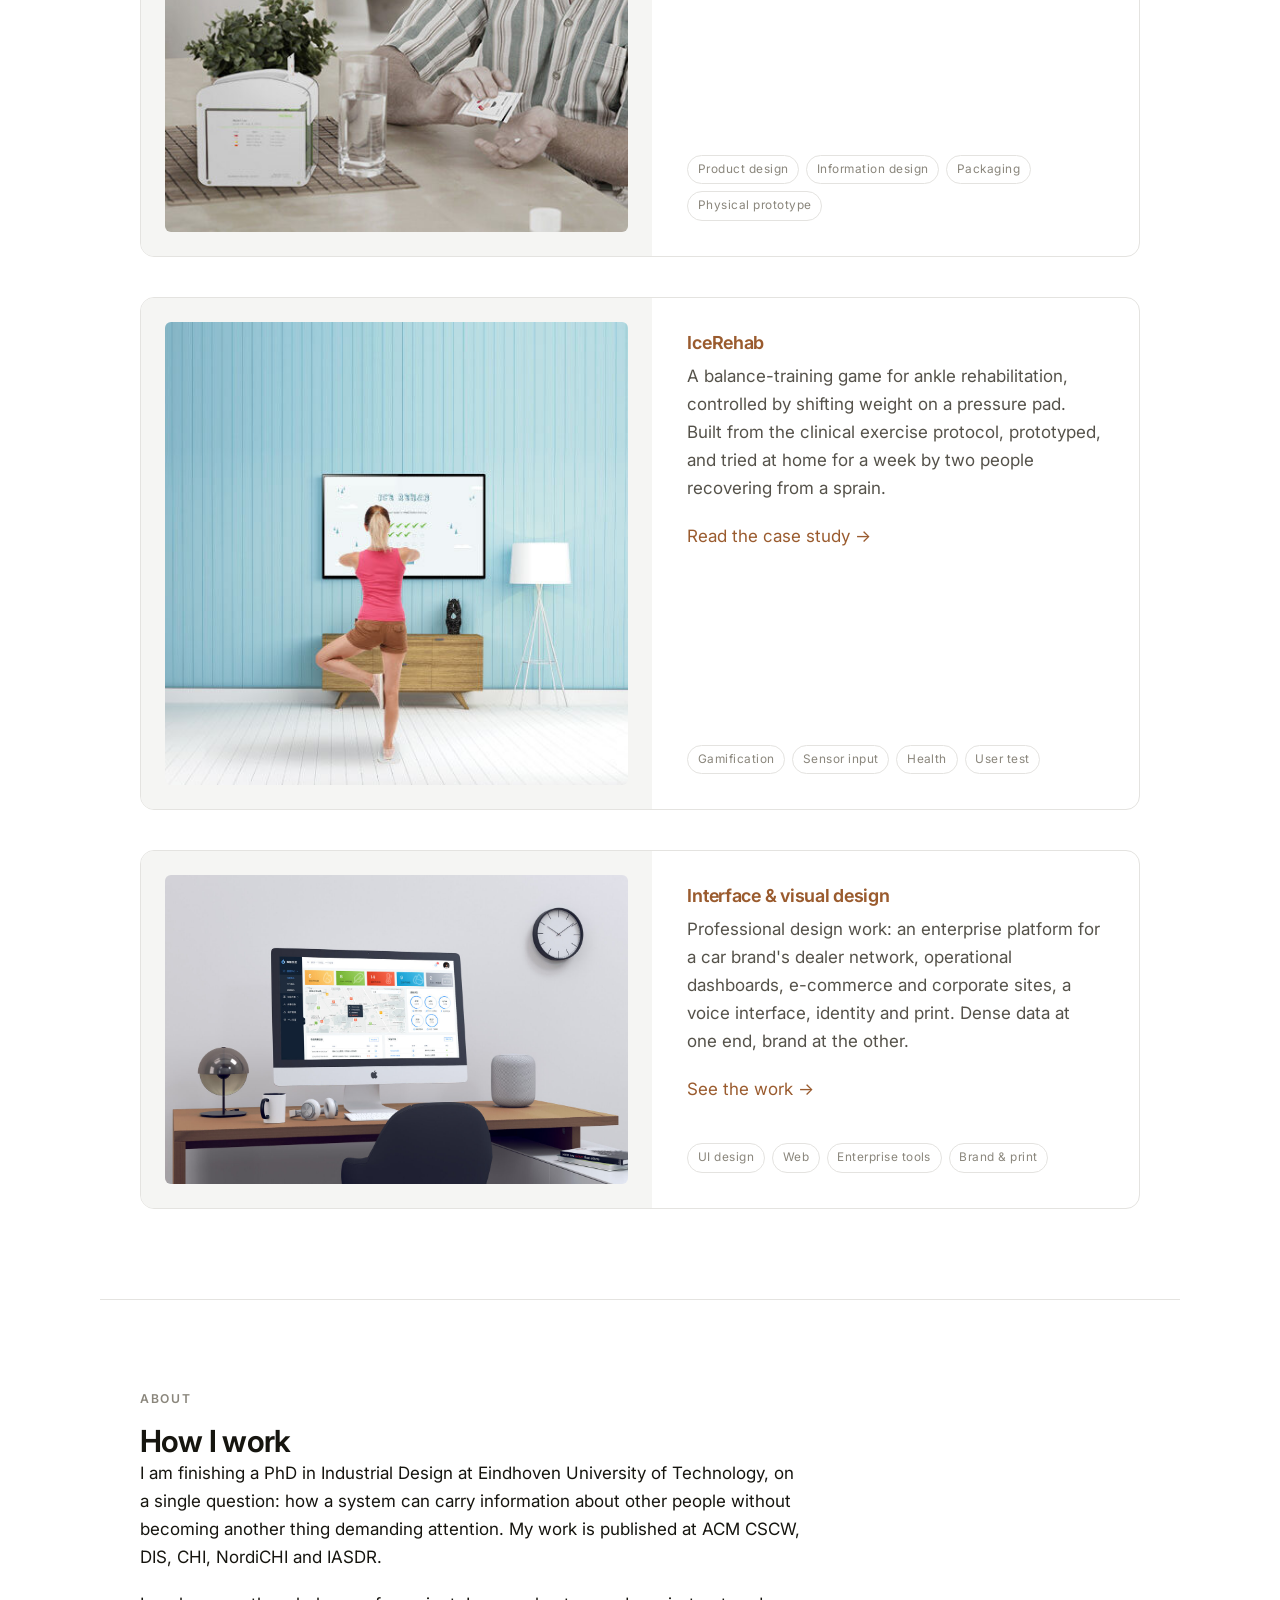
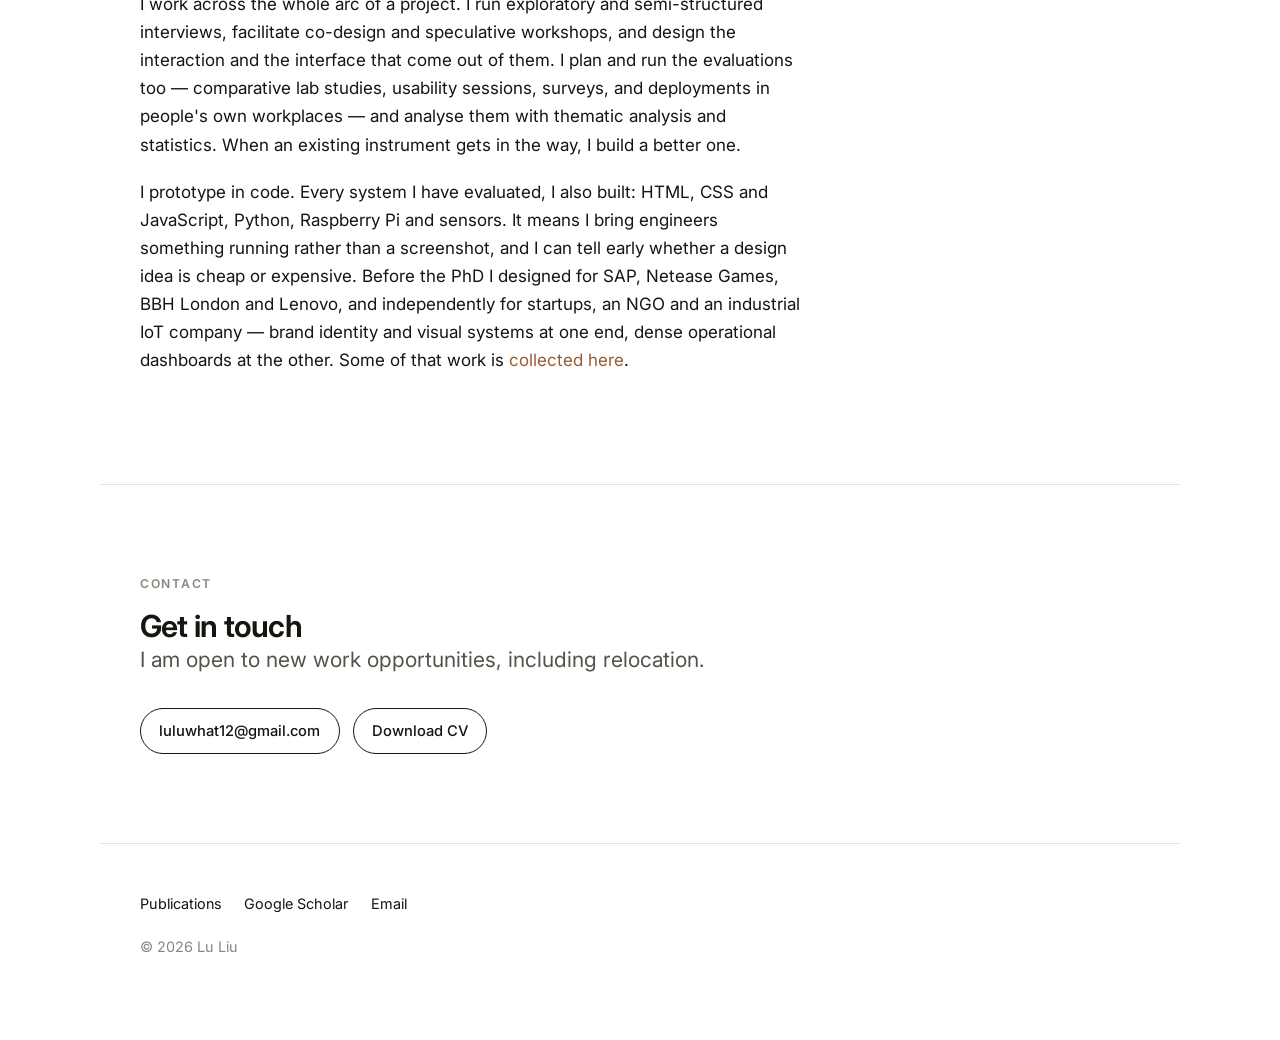
==== commit ff18f8e3: "Rework the Cadillac and Yulan blocks; trim the poster row Cadillac was underrepresented as a mobile " ====
--- a/index.html
+++ b/index.html
@@ -119,9 +119,9 @@
       <div class="card-body">
         <h3><a href="design-work.html">Interface &amp; visual design</a></h3>
         <p class="muted">
-          Professional design work: operational dashboards and mobile tools, e-commerce and
-          corporate sites, a voice interface, identity and print. Dense data at one end,
-          brand at the other.
+          Professional design work: an enterprise platform for a car brand's dealer network,
+          operational dashboards, e-commerce and corporate sites, a voice interface, identity
+          and print. Dense data at one end, brand at the other.
         </p>
         <p><a href="design-work.html">See the work →</a></p>
         <div class="tags">
--- a/style.css
+++ b/style.css
@@ -285,3 +285,9 @@
 .marks figure { margin: 0; }
 .marks img { background: #fff; border: 1px solid var(--rule); border-radius: 10px; padding: 1.4rem;
   height: clamp(150px, 18vw, 210px); width: 100%; object-fit: contain; }
+
+.proj-sub {
+  margin: 2.8rem 0 -0.6rem; font-size: 0.98rem; font-weight: 600;
+  color: var(--ink); letter-spacing: -0.01em;
+}
+.proj .narrow { margin-top: -0.8rem; }
